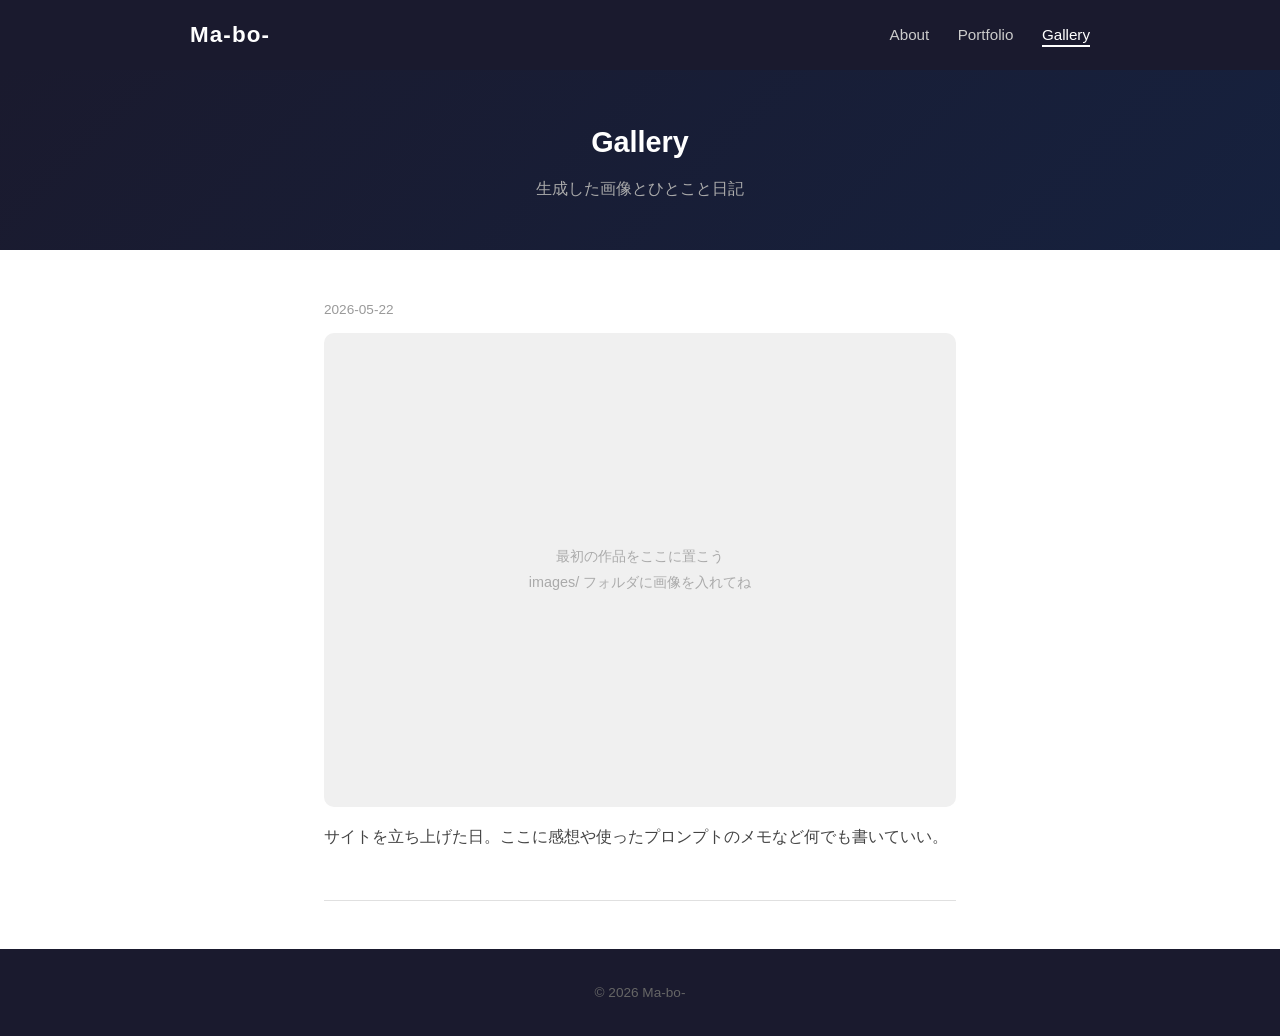
==== gallery.html @ d1aba335 "add gallery page with diary feed" ====
<!DOCTYPE html>
<html lang="ja">
<head>
  <meta charset="UTF-8">
  <meta name="viewport" content="width=device-width, initial-scale=1.0">
  <title>Gallery | Ma-bo-</title>
  <link rel="stylesheet" href="style.css">
</head>
<body>

  <header>
    <div class="header-inner">
      <h1 class="site-title"><a href="index.html">Ma-bo-</a></h1>
      <nav>
        <a href="index.html#about">About</a>
        <a href="index.html#portfolio">Portfolio</a>
        <a href="gallery.html" class="active">Gallery</a>
      </nav>
    </div>
  </header>

  <div class="page-hero">
    <h2>Gallery</h2>
    <p>生成した画像とひとこと日記</p>
  </div>

  <main class="feed">

    <!--
      =============================================
      投稿テンプレート（新しい投稿はここをコピーして
      一番上に貼り付け、画像パスと文章を書き換える）
      =============================================

    <article class="post">
      <div class="post-meta">
        <time>2026-00-00</time>
      </div>
      <img src="images/ファイル名.png" alt="説明" class="post-img">
      <p class="post-text">ここに日記を書く。</p>
    </article>

      =============================================
    -->

    <!-- サンプル投稿（実際の画像に差し替えてください） -->
    <article class="post">
      <div class="post-meta">
        <time>2026-05-22</time>
      </div>
      <div class="post-img-placeholder">
        <span>最初の作品をここに置こう<br>images/ フォルダに画像を入れてね</span>
      </div>
      <p class="post-text">サイトを立ち上げた日。ここに感想や使ったプロンプトのメモなど何でも書いていい。</p>
    </article>

  </main>

  <footer>
    <p>&copy; 2026 Ma-bo-</p>
  </footer>

</body>
</html>
---- style.css ----
* {
  margin: 0;
  padding: 0;
  box-sizing: border-box;
}

body {
  font-family: "Helvetica Neue", Arial, "Hiragino Kaku Gothic ProN", sans-serif;
  color: #333;
  line-height: 1.7;
}

/* Header */
header {
  background: #1a1a2e;
  color: #fff;
  padding: 1rem 2rem;
  position: sticky;
  top: 0;
  z-index: 100;
}

.header-inner {
  max-width: 900px;
  margin: 0 auto;
  display: flex;
  align-items: center;
  justify-content: space-between;
}

.site-title {
  font-size: 1.4rem;
  letter-spacing: 0.05em;
}

nav a {
  color: #ccc;
  text-decoration: none;
  margin-left: 1.5rem;
  font-size: 0.95rem;
  transition: color 0.2s;
}

nav a:hover {
  color: #fff;
}

/* Hero */
.hero {
  background: linear-gradient(135deg, #1a1a2e, #16213e);
  color: #fff;
  text-align: center;
  padding: 6rem 2rem;
}

.hero h2 {
  font-size: 2rem;
  margin-bottom: 1rem;
}

.hero p {
  font-size: 1.1rem;
  color: #aaa;
}

/* Sections */
.section {
  padding: 4rem 2rem;
  max-width: 900px;
  margin: 0 auto;
}

.section.alt {
  max-width: 100%;
  background: #f7f7f7;
  padding: 4rem 2rem;
}

.section.alt > * {
  max-width: 900px;
  margin-left: auto;
  margin-right: auto;
}

.section-title {
  font-size: 1.5rem;
  margin-bottom: 2rem;
  padding-bottom: 0.5rem;
  border-bottom: 2px solid #1a1a2e;
}

/* Cards */
.card-grid {
  display: grid;
  grid-template-columns: repeat(auto-fill, minmax(260px, 1fr));
  gap: 1.5rem;
}

.card {
  background: #fff;
  border: 1px solid #e0e0e0;
  border-radius: 8px;
  padding: 1.5rem;
  transition: box-shadow 0.2s;
}

.card:hover {
  box-shadow: 0 4px 16px rgba(0,0,0,0.1);
}

.card h3 {
  margin-bottom: 0.5rem;
  font-size: 1.05rem;
}

.card p {
  color: #666;
  font-size: 0.9rem;
}

/* Page Hero */
.page-hero {
  background: linear-gradient(135deg, #1a1a2e, #16213e);
  color: #fff;
  text-align: center;
  padding: 3rem 2rem;
}

.page-hero h2 {
  font-size: 1.8rem;
  margin-bottom: 0.5rem;
}

.page-hero p {
  color: #aaa;
}

/* Active nav link */
nav a.active {
  color: #fff;
  border-bottom: 2px solid #fff;
  padding-bottom: 2px;
}

/* Site title link */
.site-title a {
  color: inherit;
  text-decoration: none;
}

/* Feed */
.feed {
  max-width: 680px;
  margin: 3rem auto;
  padding: 0 1.5rem;
  display: flex;
  flex-direction: column;
  gap: 3rem;
}

/* Post */
.post {
  border-bottom: 1px solid #e0e0e0;
  padding-bottom: 3rem;
}

.post-meta time {
  font-size: 0.85rem;
  color: #999;
  display: block;
  margin-bottom: 0.75rem;
}

.post-img {
  width: 100%;
  border-radius: 10px;
  display: block;
  margin-bottom: 1rem;
}

.post-img-placeholder {
  width: 100%;
  aspect-ratio: 4 / 3;
  background: #f0f0f0;
  border-radius: 10px;
  display: flex;
  align-items: center;
  justify-content: center;
  text-align: center;
  color: #aaa;
  font-size: 0.9rem;
  margin-bottom: 1rem;
  line-height: 1.8;
}

.post-text {
  font-size: 1rem;
  color: #444;
  line-height: 1.8;
}

/* Footer */
footer {
  text-align: center;
  padding: 2rem;
  background: #1a1a2e;
  color: #666;
  font-size: 0.85rem;
}
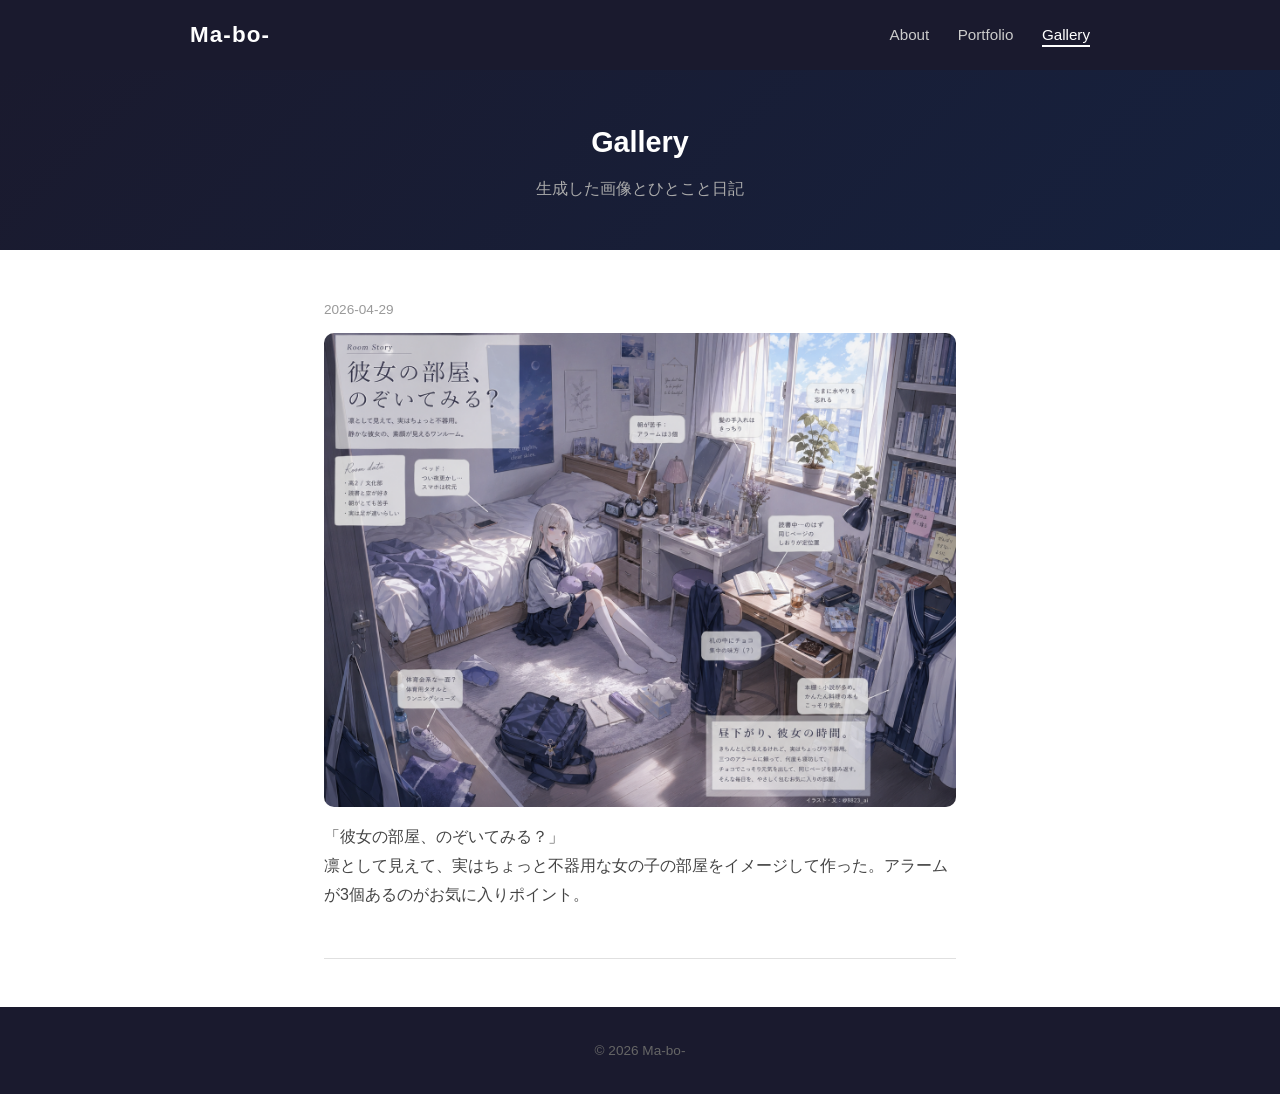
==== commit 00a9aafe: "add first post: room story illustration" ====
--- a/gallery.html
+++ b/gallery.html
@@ -43,15 +43,12 @@
       =============================================
     -->
 
-    <!-- サンプル投稿（実際の画像に差し替えてください） -->
     <article class="post">
       <div class="post-meta">
-        <time>2026-05-22</time>
+        <time>2026-04-29</time>
       </div>
-      <div class="post-img-placeholder">
-        <span>最初の作品をここに置こう<br>images/ フォルダに画像を入れてね</span>
-      </div>
-      <p class="post-text">サイトを立ち上げた日。ここに感想や使ったプロンプトのメモなど何でも書いていい。</p>
+      <img src="images/room-story-01.png" alt="彼女の部屋、のぞいてみる？" class="post-img">
+      <p class="post-text">「彼女の部屋、のぞいてみる？」<br>凛として見えて、実はちょっと不器用な女の子の部屋をイメージして作った。アラームが3個あるのがお気に入りポイント。</p>
     </article>
 
   </main>
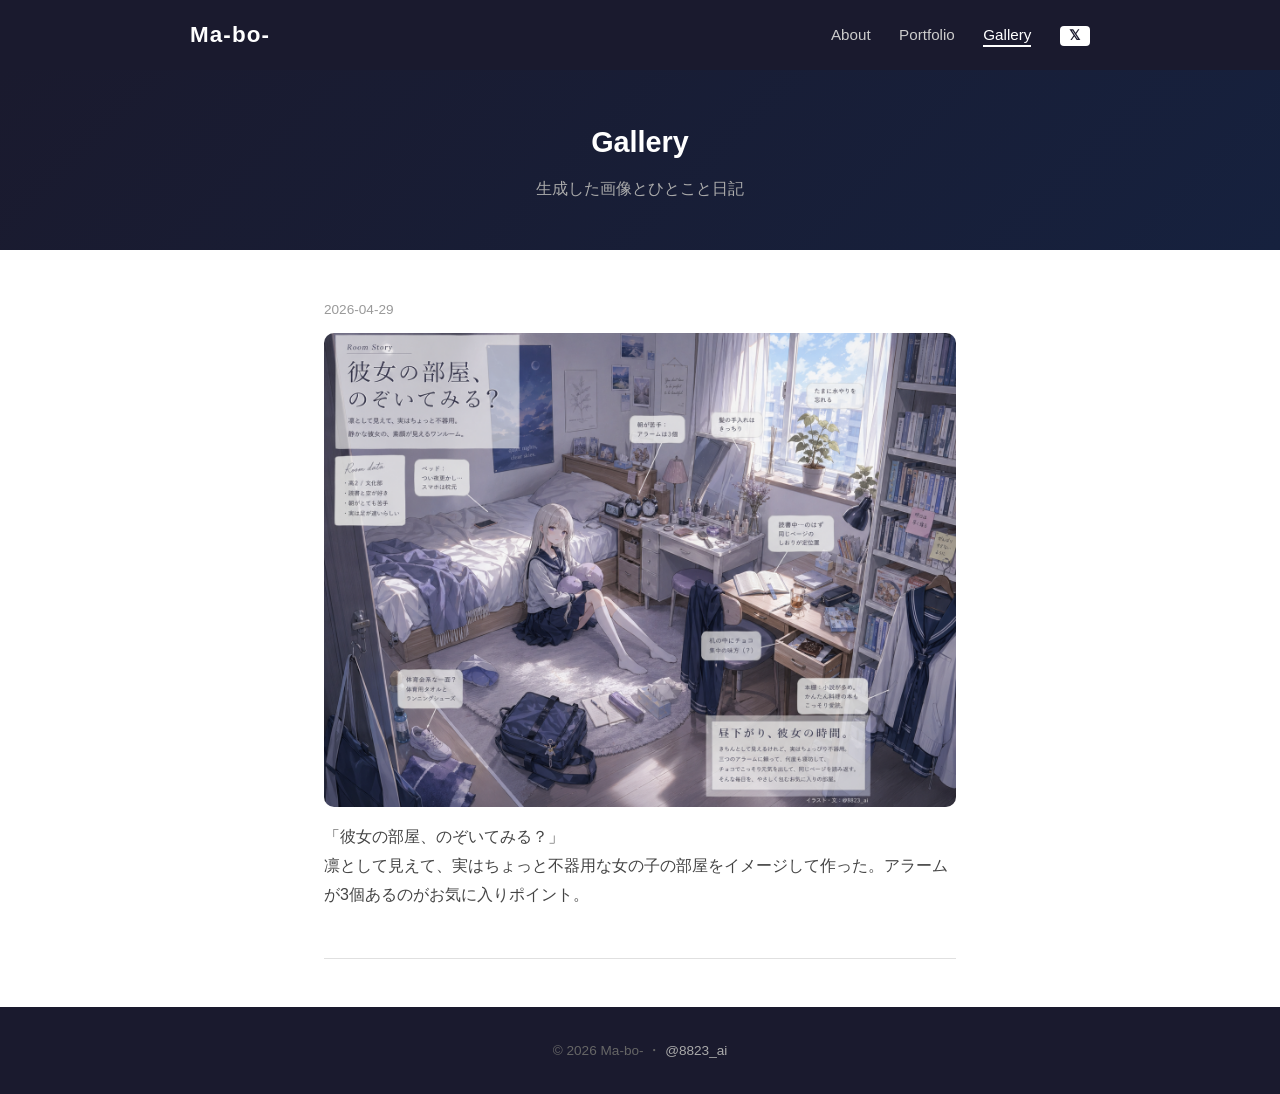
==== commit c4af040a: "add X (@8823_ai) link to header and footer" ====
--- a/gallery.html
+++ b/gallery.html
@@ -15,6 +15,7 @@
         <a href="index.html#about">About</a>
         <a href="index.html#portfolio">Portfolio</a>
         <a href="gallery.html" class="active">Gallery</a>
+        <a href="https://x.com/8823_ai" target="_blank" class="nav-x">𝕏</a>
       </nav>
     </div>
   </header>
@@ -54,7 +55,7 @@
   </main>
 
   <footer>
-    <p>&copy; 2026 Ma-bo-</p>
+    <p>&copy; 2026 Ma-bo- ・ <a href="https://x.com/8823_ai" target="_blank">@8823_ai</a></p>
   </footer>
 
 </body>
--- a/style.css
+++ b/style.css
@@ -43,6 +43,21 @@
 
 nav a:hover {
   color: #fff;
+}
+
+.nav-x {
+  background: #fff;
+  color: #1a1a2e;
+  padding: 0.15rem 0.6rem;
+  border-radius: 4px;
+  font-weight: bold;
+  font-size: 0.85rem;
+  transition: background 0.2s, color 0.2s;
+}
+
+.nav-x:hover {
+  background: #ccc;
+  color: #000;
 }
 
 /* Hero */
@@ -207,3 +222,12 @@
   color: #666;
   font-size: 0.85rem;
 }
+
+footer a {
+  color: #aaa;
+  text-decoration: none;
+}
+
+footer a:hover {
+  color: #fff;
+}
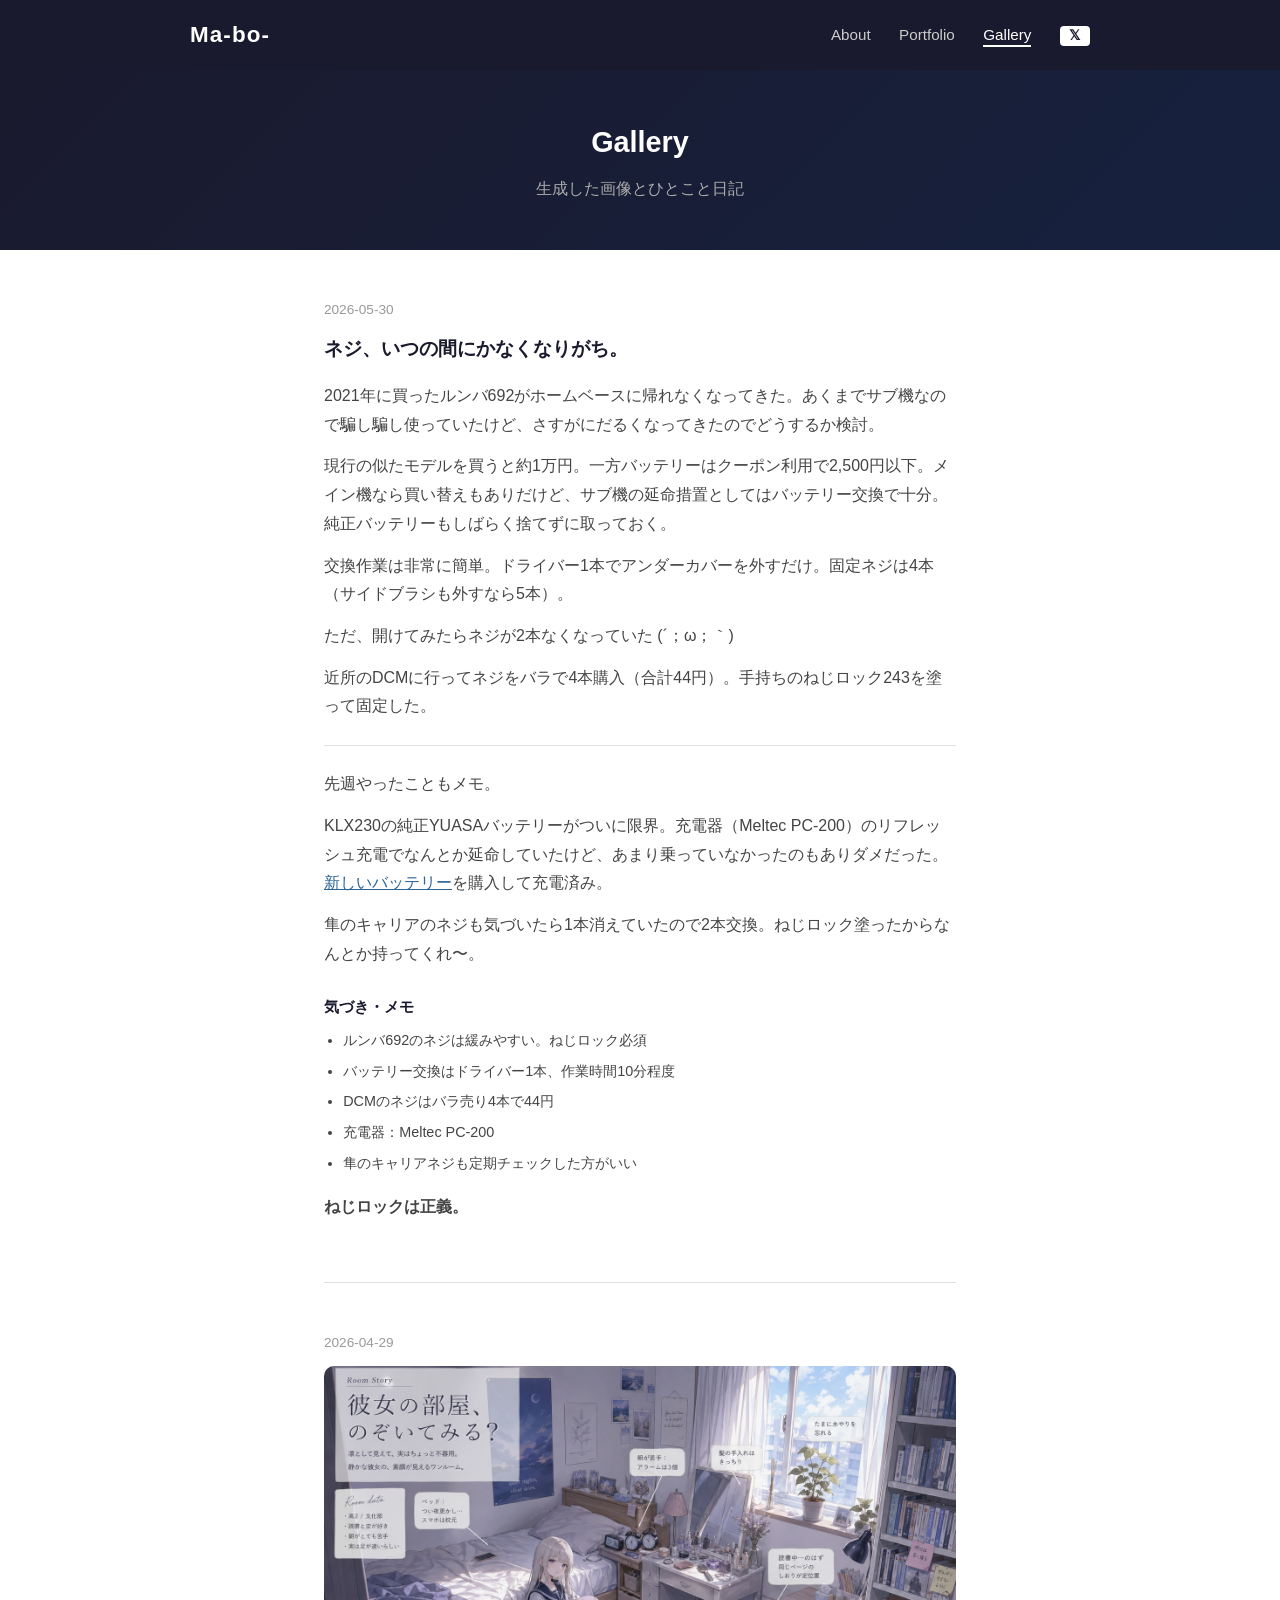
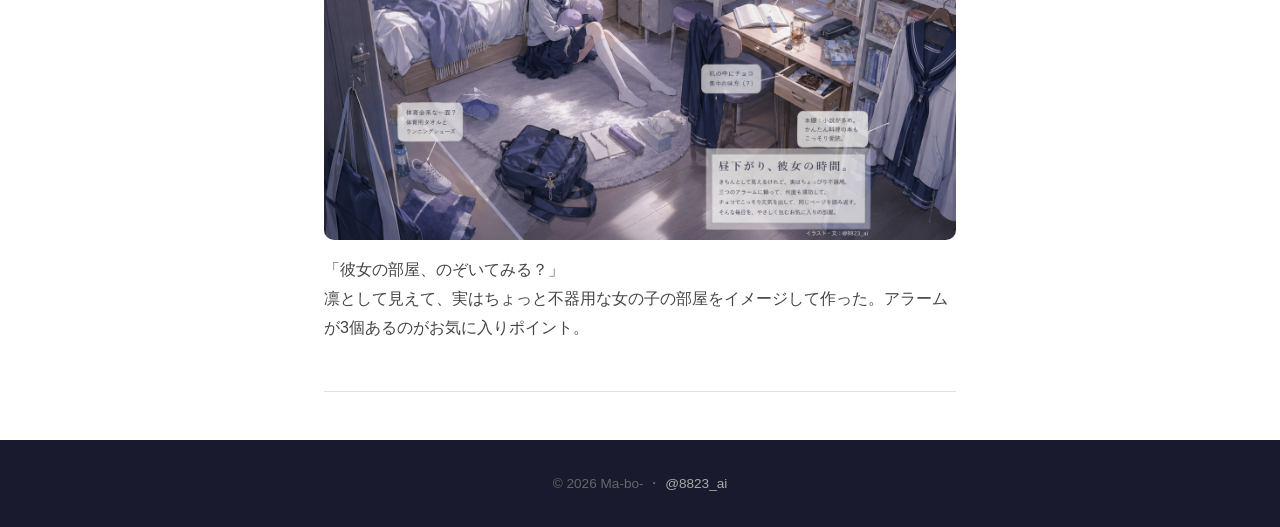
==== commit 4fa102e9: "add blog post: roomba battery and bike maintenance" ====
--- a/gallery.html
+++ b/gallery.html
@@ -46,6 +46,33 @@
 
     <article class="post">
       <div class="post-meta">
+        <time>2026-05-30</time>
+      </div>
+      <h3 class="post-title">ネジ、いつの間にかなくなりがち。</h3>
+      <div class="post-body">
+        <p>2021年に買ったルンバ692がホームベースに帰れなくなってきた。あくまでサブ機なので騙し騙し使っていたけど、さすがにだるくなってきたのでどうするか検討。</p>
+        <p>現行の似たモデルを買うと約1万円。一方バッテリーはクーポン利用で2,500円以下。メイン機なら買い替えもありだけど、サブ機の延命措置としてはバッテリー交換で十分。純正バッテリーもしばらく捨てずに取っておく。</p>
+        <p>交換作業は非常に簡単。ドライバー1本でアンダーカバーを外すだけ。固定ネジは4本（サイドブラシも外すなら5本）。</p>
+        <p>ただ、開けてみたらネジが2本なくなっていた (´；ω；｀)</p>
+        <p>近所のDCMに行ってネジをバラで4本購入（合計44円）。手持ちのねじロック243を塗って固定した。</p>
+        <hr>
+        <p>先週やったこともメモ。</p>
+        <p>KLX230の純正YUASAバッテリーがついに限界。充電器（Meltec PC-200）のリフレッシュ充電でなんとか延命していたけど、あまり乗っていなかったのもありダメだった。<a href="https://www.amazon.co.jp/dp/B0GR53CKLR" target="_blank">新しいバッテリー</a>を購入して充電済み。</p>
+        <p>隼のキャリアのネジも気づいたら1本消えていたので2本交換。ねじロック塗ったからなんとか持ってくれ〜。</p>
+        <h4>気づき・メモ</h4>
+        <ul>
+          <li>ルンバ692のネジは緩みやすい。ねじロック必須</li>
+          <li>バッテリー交換はドライバー1本、作業時間10分程度</li>
+          <li>DCMのネジはバラ売り4本で44円</li>
+          <li>充電器：Meltec PC-200</li>
+          <li>隼のキャリアネジも定期チェックした方がいい</li>
+        </ul>
+        <p><strong>ねじロックは正義。</strong></p>
+      </div>
+    </article>
+
+    <article class="post">
+      <div class="post-meta">
         <time>2026-04-29</time>
       </div>
       <img src="images/room-story-01.png" alt="彼女の部屋、のぞいてみる？" class="post-img">
--- a/style.css
+++ b/style.css
@@ -214,6 +214,53 @@
   line-height: 1.8;
 }
 
+.post-title {
+  font-size: 1.2rem;
+  margin-bottom: 1rem;
+  color: #1a1a2e;
+}
+
+.post-body {
+  font-size: 1rem;
+  color: #444;
+  line-height: 1.8;
+}
+
+.post-body p {
+  margin-bottom: 0.8rem;
+}
+
+.post-body hr {
+  border: none;
+  border-top: 1px solid #e0e0e0;
+  margin: 1.5rem 0;
+}
+
+.post-body h4 {
+  font-size: 0.95rem;
+  color: #1a1a2e;
+  margin: 1.5rem 0 0.5rem;
+}
+
+.post-body ul {
+  padding-left: 1.2rem;
+  margin-bottom: 1rem;
+}
+
+.post-body ul li {
+  margin-bottom: 0.3rem;
+  font-size: 0.9rem;
+}
+
+.post-body a {
+  color: #2a6496;
+  text-decoration: underline;
+}
+
+.post-body a:hover {
+  color: #1a1a2e;
+}
+
 /* Footer */
 footer {
   text-align: center;
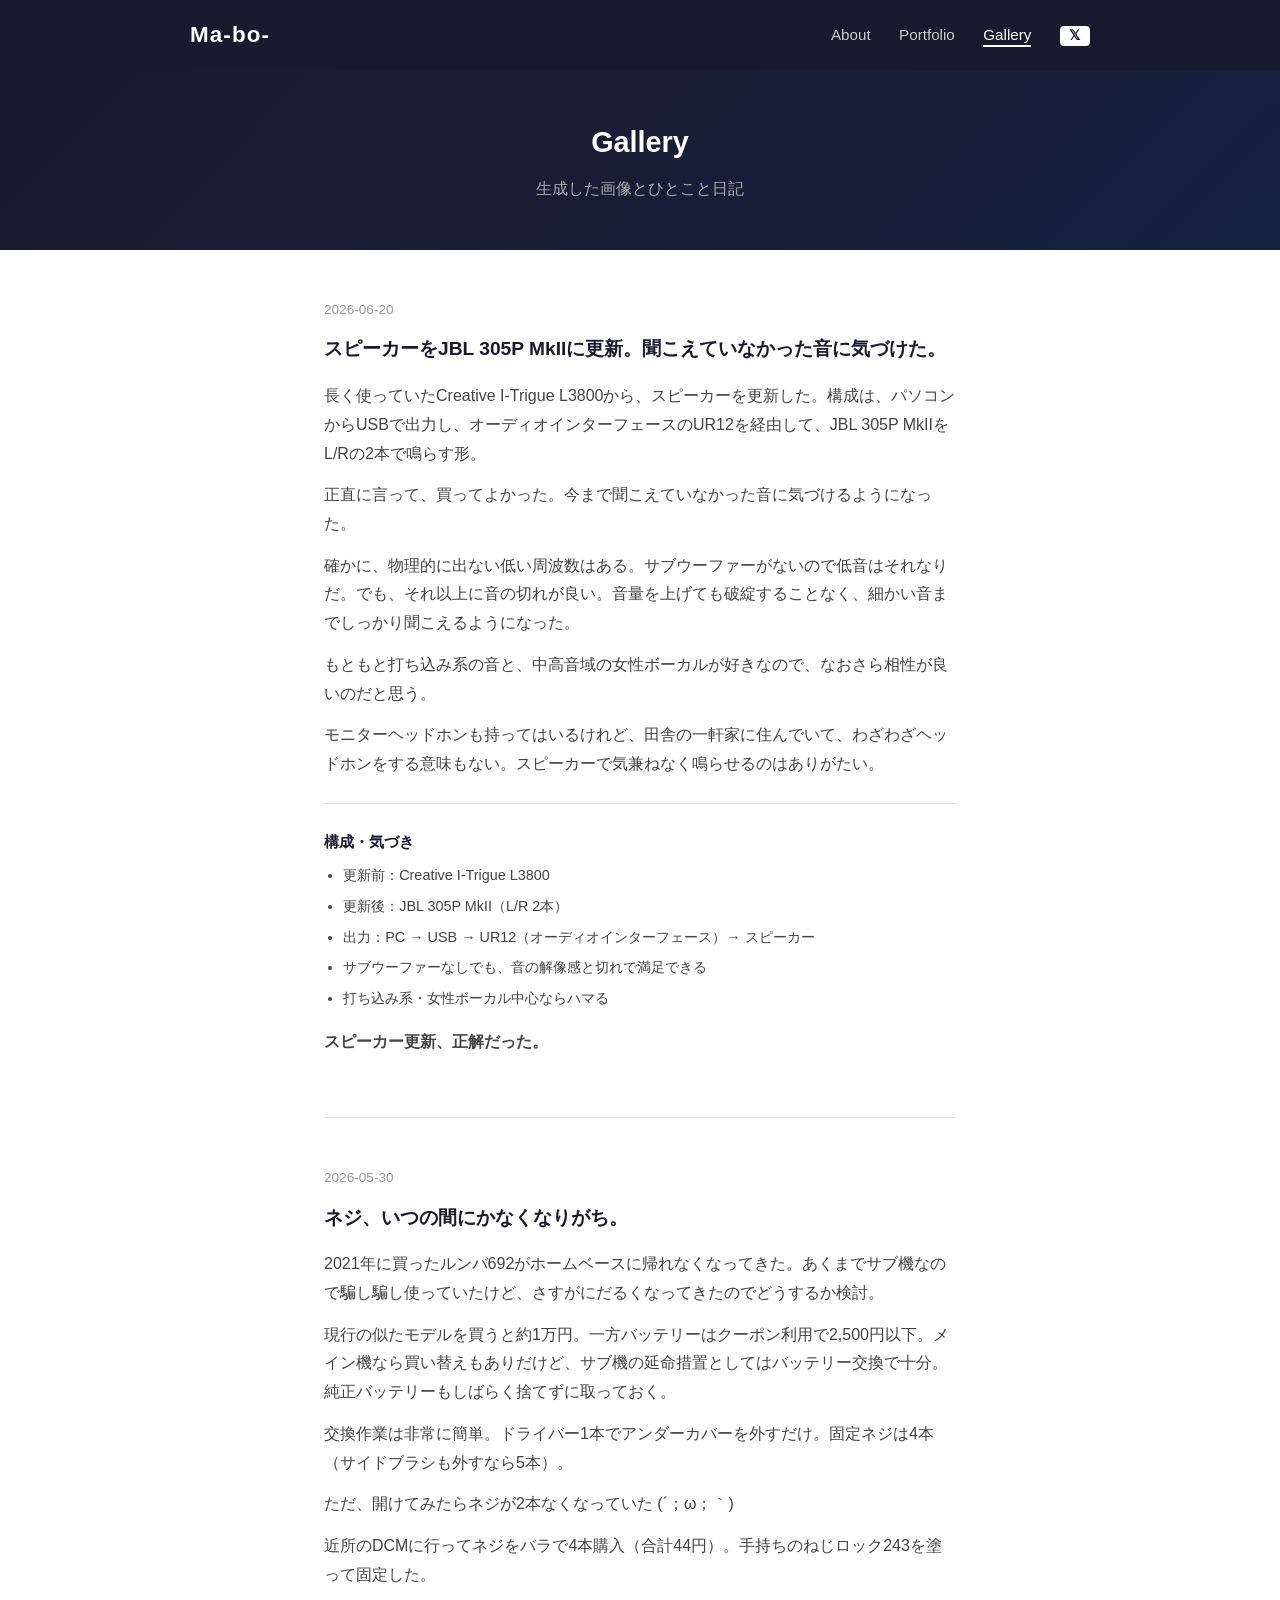
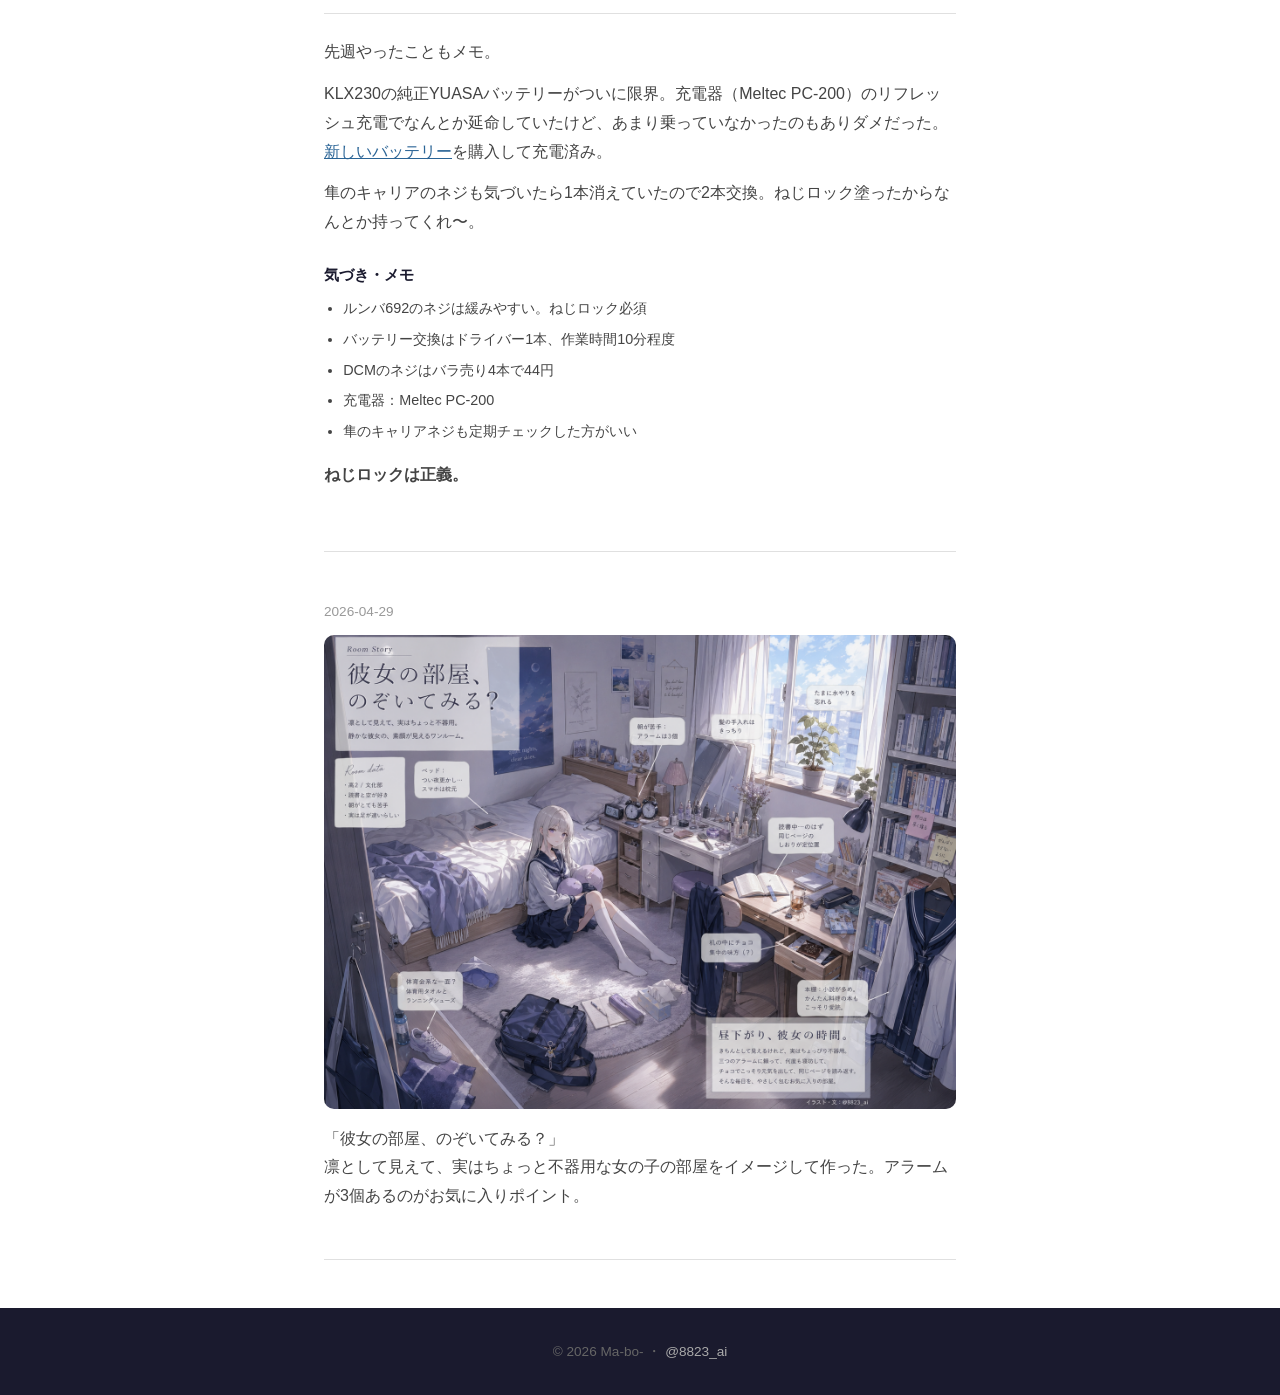
==== commit 3be7f24c: "add blog post: speaker upgrade to JBL 305P MkII Co-Authored-By: Claude Opus 4.8 <noreply@anthropic.c" ====
--- a/gallery.html
+++ b/gallery.html
@@ -46,6 +46,30 @@
 
     <article class="post">
       <div class="post-meta">
+        <time>2026-06-20</time>
+      </div>
+      <h3 class="post-title">スピーカーをJBL 305P MkIIに更新。聞こえていなかった音に気づけた。</h3>
+      <div class="post-body">
+        <p>長く使っていたCreative I-Trigue L3800から、スピーカーを更新した。構成は、パソコンからUSBで出力し、オーディオインターフェースのUR12を経由して、JBL 305P MkIIをL/Rの2本で鳴らす形。</p>
+        <p>正直に言って、買ってよかった。今まで聞こえていなかった音に気づけるようになった。</p>
+        <p>確かに、物理的に出ない低い周波数はある。サブウーファーがないので低音はそれなりだ。でも、それ以上に音の切れが良い。音量を上げても破綻することなく、細かい音までしっかり聞こえるようになった。</p>
+        <p>もともと打ち込み系の音と、中高音域の女性ボーカルが好きなので、なおさら相性が良いのだと思う。</p>
+        <p>モニターヘッドホンも持ってはいるけれど、田舎の一軒家に住んでいて、わざわざヘッドホンをする意味もない。スピーカーで気兼ねなく鳴らせるのはありがたい。</p>
+        <hr>
+        <h4>構成・気づき</h4>
+        <ul>
+          <li>更新前：Creative I-Trigue L3800</li>
+          <li>更新後：JBL 305P MkII（L/R 2本）</li>
+          <li>出力：PC → USB → UR12（オーディオインターフェース）→ スピーカー</li>
+          <li>サブウーファーなしでも、音の解像感と切れで満足できる</li>
+          <li>打ち込み系・女性ボーカル中心ならハマる</li>
+        </ul>
+        <p><strong>スピーカー更新、正解だった。</strong></p>
+      </div>
+    </article>
+
+    <article class="post">
+      <div class="post-meta">
         <time>2026-05-30</time>
       </div>
       <h3 class="post-title">ネジ、いつの間にかなくなりがち。</h3>
